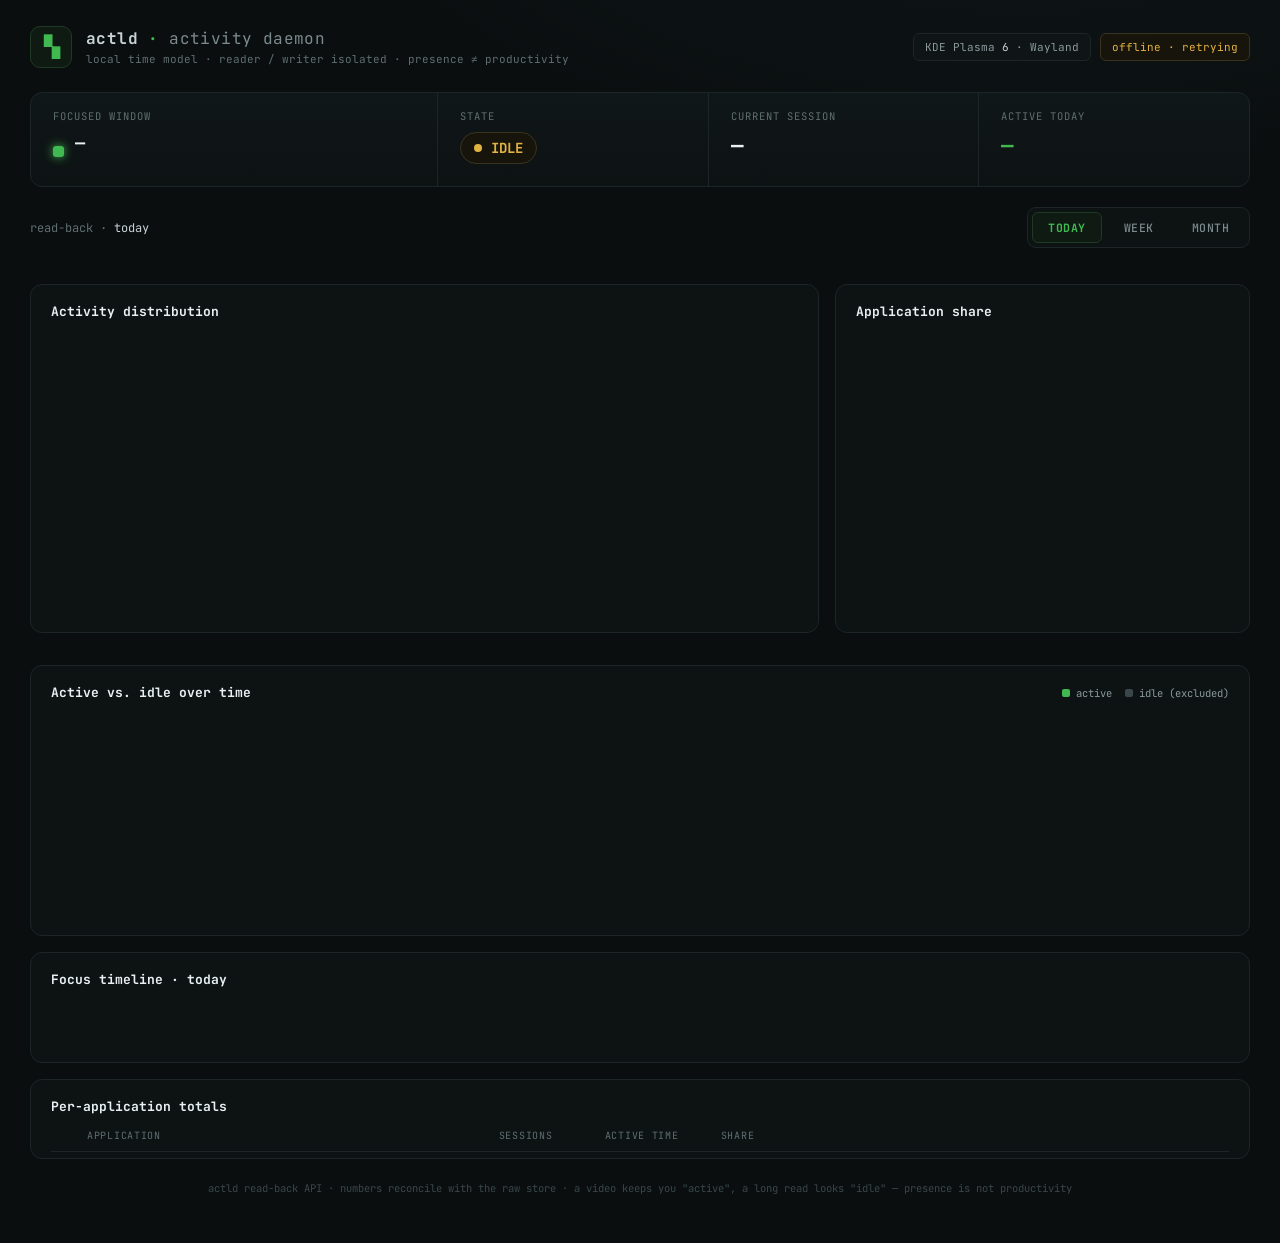
==== src/timekeeper/web/static/index.html @ 8a40c7b6 "[Activity Tracker] (6/8) Complete: Live view — vendored-ECharts dashboard served by the API Phase 6 " ====
<!DOCTYPE html>
<html lang="en">
<head>
<meta charset="utf-8">
<meta name="viewport" content="width=device-width, initial-scale=1">
<title>actld · activity daemon</title>
<link rel="stylesheet" href="./fonts.css">
<link rel="stylesheet" href="./styles.css">
</head>
<body>
<div class="page">
<div class="wrap">

  <div class="header">
    <div class="brand">
      <div class="logo">▚</div>
      <div>
        <div class="brand-title">actld<span class="accent"> ·</span> <span class="sub">activity daemon</span></div>
        <div class="brand-caption">local time model · reader / writer isolated · presence ≠ productivity</div>
      </div>
    </div>
    <div class="badges">
      <span class="badge">KDE Plasma <span class="bright">6</span> · Wayland</span>
      <span id="conn" class="badge badge-live"><span class="dot"></span>local-only</span>
    </div>
  </div>

  <div class="current">
    <div class="cell">
      <div class="cell-label">Focused window</div>
      <div class="focused">
        <span id="cur-swatch" class="swatch"></span>
        <div>
          <div id="cur-app" class="app">—</div>
          <div id="cur-cls" class="cls">&nbsp;</div>
        </div>
      </div>
    </div>
    <div class="cell">
      <div class="cell-label">State</div>
      <span id="state" class="state-pill state-idle"><span class="dot"></span>IDLE</span>
    </div>
    <div class="cell">
      <div class="cell-label">Current session</div>
      <div id="session" class="metric">—</div>
    </div>
    <div class="cell">
      <div class="cell-label">Active today</div>
      <div id="today" class="metric green">—</div>
    </div>
  </div>

  <div class="range-row">
    <div class="range-label">read-back · <span id="range-label" class="bright">today</span></div>
    <div class="toggle" id="toggle">
      <button data-range="today" class="active">TODAY</button>
      <button data-range="week">WEEK</button>
      <button data-range="month">MONTH</button>
    </div>
  </div>

  <div id="kpis" class="kpis"></div>

  <div class="charts-2">
    <div class="panel" style="padding-bottom:8px">
      <div class="panel-head">
        <div class="panel-title">Activity distribution</div>
        <div id="dist-legend" class="legend"></div>
      </div>
      <div id="hero" class="chart hero"></div>
    </div>
    <div class="panel">
      <div class="panel-title" style="margin-bottom:6px">Application share</div>
      <div id="donut" class="chart donut"></div>
    </div>
  </div>

  <div class="panel" style="padding-bottom:8px">
    <div class="panel-head">
      <div class="panel-title">Active vs. idle over time</div>
      <div class="legend">
        <span class="item"><span class="sw" style="background:#3fb950"></span>active</span>
        <span class="item"><span class="sw" style="background:#3a474a"></span>idle (excluded)</span>
      </div>
    </div>
    <div id="trend" class="chart trend"></div>
  </div>

  <div id="focus-panel" class="panel">
    <div class="panel-title" style="margin-bottom:14px">Focus timeline · today</div>
    <div id="focus-band" class="band"></div>
    <div id="focus-hours" class="band-labels"></div>
  </div>

  <div class="panel" style="padding-bottom:6px">
    <div class="panel-title" style="margin-bottom:14px">Per-application totals</div>
    <div class="table-head">
      <span></span><span>Application</span><span>Sessions</span><span>Active time</span><span>Share</span><span></span>
    </div>
    <div id="app-rows"></div>
  </div>

  <div class="footer">actld read-back API · numbers reconcile with the raw store · a video keeps you "active", a long read looks "idle" — presence is not productivity</div>

</div>
</div>
<script src="./vendor/echarts.min.js"></script>
<script src="./app.js"></script>
</body>
</html>
---- src/timekeeper/web/static/fonts.css ----
/* JetBrains Mono, vendored locally (no CDN / no runtime egress). Weights 400-700. */
@font-face {
  font-family: 'JetBrains Mono';
  font-style: normal;
  font-weight: 400;
  font-display: swap;
  src: url('./vendor/fonts/jetbrains-mono-latin-400-normal.woff2') format('woff2');
}
@font-face {
  font-family: 'JetBrains Mono';
  font-style: normal;
  font-weight: 500;
  font-display: swap;
  src: url('./vendor/fonts/jetbrains-mono-latin-500-normal.woff2') format('woff2');
}
@font-face {
  font-family: 'JetBrains Mono';
  font-style: normal;
  font-weight: 600;
  font-display: swap;
  src: url('./vendor/fonts/jetbrains-mono-latin-600-normal.woff2') format('woff2');
}
@font-face {
  font-family: 'JetBrains Mono';
  font-style: normal;
  font-weight: 700;
  font-display: swap;
  src: url('./vendor/fonts/jetbrains-mono-latin-700-normal.woff2') format('woff2');
}
---- src/timekeeper/web/static/styles.css ----
/* TimeKeeper live view -- tokens and layout translated from docs/design-system.md
   (which was itself derived from the comp at docs/references/frontend/). */

* { box-sizing: border-box; }
html, body { margin: 0; padding: 0; }
body {
  background: #0a0e0f;
  color: #c8d3d5;
  font-family: 'JetBrains Mono', ui-monospace, SFMono-Regular, Menlo, monospace;
  -webkit-font-smoothing: antialiased;
}
a { color: #3fb950; text-decoration: none; }
a:hover { color: #56d364; }
::-webkit-scrollbar { width: 10px; height: 10px; }
::-webkit-scrollbar-track { background: #0a0e0f; }
::-webkit-scrollbar-thumb { background: #1c2527; border-radius: 6px; }
::-webkit-scrollbar-thumb:hover { background: #2a3739; }

@keyframes pulse { 0%, 100% { opacity: 1; transform: scale(1); } 50% { opacity: .45; transform: scale(.82); } }
@keyframes glow { 0%, 100% { box-shadow: 0 0 0 0 rgba(63,185,80,.35); } 50% { box-shadow: 0 0 0 4px rgba(63,185,80,0); } }

.page {
  min-height: 100vh;
  padding: 26px 30px 48px;
  background: radial-gradient(1200px 500px at 80% -10%, #0f1618 0%, #0a0e0f 60%);
}
.wrap { max-width: 1360px; margin: 0 auto; }

/* header */
.header { display: flex; align-items: center; justify-content: space-between; margin-bottom: 24px; flex-wrap: wrap; gap: 12px; }
.brand { display: flex; align-items: center; gap: 14px; }
.logo {
  width: 42px; height: 42px; border-radius: 10px; background: #0f1a12; border: 1px solid #1f3a24;
  display: flex; align-items: center; justify-content: center; color: #3fb950; font-size: 20px; font-weight: 700;
}
.brand-title { font-size: 16px; font-weight: 700; letter-spacing: .4px; }
.brand-title .accent { color: #3fb950; }
.brand-title .sub { color: #7c8b8d; font-weight: 400; }
.brand-caption { font-size: 11px; color: #5f6f71; margin-top: 3px; }
.badges { display: flex; gap: 9px; align-items: center; flex-wrap: wrap; }
.badge { font-size: 11px; color: #8a9a9d; padding: 6px 11px; border: 1px solid #1c2527; border-radius: 6px; background: #0f1416; }
.badge .bright { color: #c8d3d5; }
.badge-live { color: #3fb950; border-color: #1f3a24; background: #0f1a12; display: inline-flex; align-items: center; gap: 7px; }
.badge-live .dot { width: 6px; height: 6px; border-radius: 50%; background: #3fb950; display: inline-block; }
.badge-offline { color: #e3b341; border-color: #3a3320; background: #17140c; }
.badge-offline .dot { background: #e3b341; }

/* current session bar */
.current {
  border: 1px solid #1c2527; border-radius: 12px; background: linear-gradient(180deg, #101718, #0d1213);
  display: grid; grid-template-columns: 1.5fr 1fr 1fr 1fr; margin-bottom: 20px; overflow: hidden;
}
.cell { padding: 16px 22px; }
.cell + .cell { border-left: 1px solid #1c2527; }
.cell-label { font-size: 10.5px; letter-spacing: 1px; color: #5f6f71; text-transform: uppercase; margin-bottom: 9px; }
.focused { display: flex; align-items: center; gap: 11px; }
.focused .swatch { width: 11px; height: 11px; border-radius: 3px; background: #3fb950; box-shadow: 0 0 10px #3fb950; }
.focused .app { font-size: 17px; font-weight: 700; color: #e8f0f1; }
.focused .cls { font-size: 11px; color: #5f6f71; margin-top: 2px; }
.state-pill {
  display: inline-flex; align-items: center; gap: 9px; font-size: 14px; font-weight: 700;
  padding: 6px 13px; border-radius: 20px;
}
.state-pill .dot { width: 8px; height: 8px; border-radius: 50%; display: inline-block; }
.state-active { color: #3fb950; border: 1px solid #1f3a24; background: #0f1a12; animation: glow 2.4s ease-in-out infinite; }
.state-active .dot { background: #3fb950; animation: pulse 1.6s ease-in-out infinite; }
.state-idle { color: #e3b341; border: 1px solid #3a3320; background: #17140c; }
.state-idle .dot { background: #e3b341; }
.metric { font-size: 21px; font-weight: 700; color: #e8f0f1; font-variant-numeric: tabular-nums; }
.metric.green { color: #3fb950; }

/* range toggle */
.range-row { display: flex; justify-content: space-between; align-items: center; margin-bottom: 16px; flex-wrap: wrap; gap: 12px; }
.range-label { font-size: 12px; color: #5f6f71; }
.range-label .bright { color: #c8d3d5; }
.toggle { display: flex; gap: 6px; padding: 4px; border: 1px solid #1c2527; border-radius: 9px; background: #0d1213; }
.toggle button {
  padding: 7px 15px; border-radius: 6px; font-family: inherit; font-size: 11.5px; letter-spacing: .5px;
  cursor: pointer; transition: all .12s; border: 1px solid transparent; background: transparent; color: #7c8b8d; font-weight: 500;
}
.toggle button.active { border-color: #1f3a24; background: #0f1a12; color: #3fb950; font-weight: 700; }

/* KPI cards */
.kpis { display: grid; grid-template-columns: repeat(5, 1fr); gap: 12px; margin-bottom: 20px; }
.kpi { border: 1px solid #1c2527; border-radius: 10px; background: #0f1416; padding: 15px 17px; position: relative; overflow: hidden; }
.kpi .stripe { position: absolute; top: 0; left: 0; width: 100%; height: 2px; opacity: .7; }
.kpi .k-label { font-size: 10px; letter-spacing: .7px; color: #5f6f71; text-transform: uppercase; }
.kpi .k-value { font-size: 25px; font-weight: 700; margin-top: 9px; color: #e8f0f1; font-variant-numeric: tabular-nums; }
.kpi .k-sub { font-size: 10.5px; color: #5f6f71; margin-top: 5px; }

/* panels + charts */
.panel { border: 1px solid #1c2527; border-radius: 12px; background: #0d1213; padding: 18px 20px; margin-bottom: 16px; }
.panel-head { display: flex; justify-content: space-between; align-items: baseline; flex-wrap: wrap; gap: 10px; margin-bottom: 6px; }
.panel-title { font-size: 13px; font-weight: 700; color: #e8f0f1; }
.legend { display: flex; gap: 13px; flex-wrap: wrap; }
.legend .item { display: inline-flex; align-items: center; gap: 6px; font-size: 10.5px; color: #8a9a9d; }
.legend .item .sw { width: 8px; height: 8px; border-radius: 2px; display: inline-block; }
.charts-2 { display: grid; grid-template-columns: 1.9fr 1fr; gap: 16px; margin-bottom: 16px; }
.chart { width: 100%; }
.chart.hero { height: 288px; }
.chart.donut { height: 288px; }
.chart.trend { height: 220px; }

/* focus band */
.band { display: flex; height: 34px; border-radius: 6px; overflow: hidden; gap: 2px; }
.band .seg { flex: 1; border-radius: 2px; }
.band-labels { display: flex; justify-content: space-between; margin-top: 8px; }
.band-labels span { font-size: 9.5px; color: #4a5759; flex: 1; text-align: center; }

/* per-app table */
.table-head, .table-row {
  display: grid; grid-template-columns: 20px 1.5fr 90px 100px 70px 1.6fr; gap: 16px; align-items: center;
}
.table-head { padding-bottom: 9px; border-bottom: 1px solid #1c2527; font-size: 10px; letter-spacing: .7px; color: #5f6f71; text-transform: uppercase; }
.table-row { padding: 12px 0; border-bottom: 1px solid #141b1c; }
.table-row .sw { width: 11px; height: 11px; border-radius: 3px; display: inline-block; }
.table-row .app-name { font-size: 13px; font-weight: 600; color: #e8f0f1; }
.table-row .app-cls { font-size: 10.5px; color: #5f6f71; margin-top: 1px; }
.table-row .num { font-size: 12.5px; color: #8a9a9d; font-variant-numeric: tabular-nums; }
.table-row .time { font-size: 13px; color: #e8f0f1; font-weight: 600; font-variant-numeric: tabular-nums; }
.bar { height: 8px; background: #141b1c; border-radius: 4px; overflow: hidden; }
.bar > div { height: 100%; border-radius: 4px; }
.empty { color: #5f6f71; font-size: 12px; padding: 18px 0; }

.footer { margin-top: 22px; font-size: 10.5px; color: #3a474a; text-align: center; }
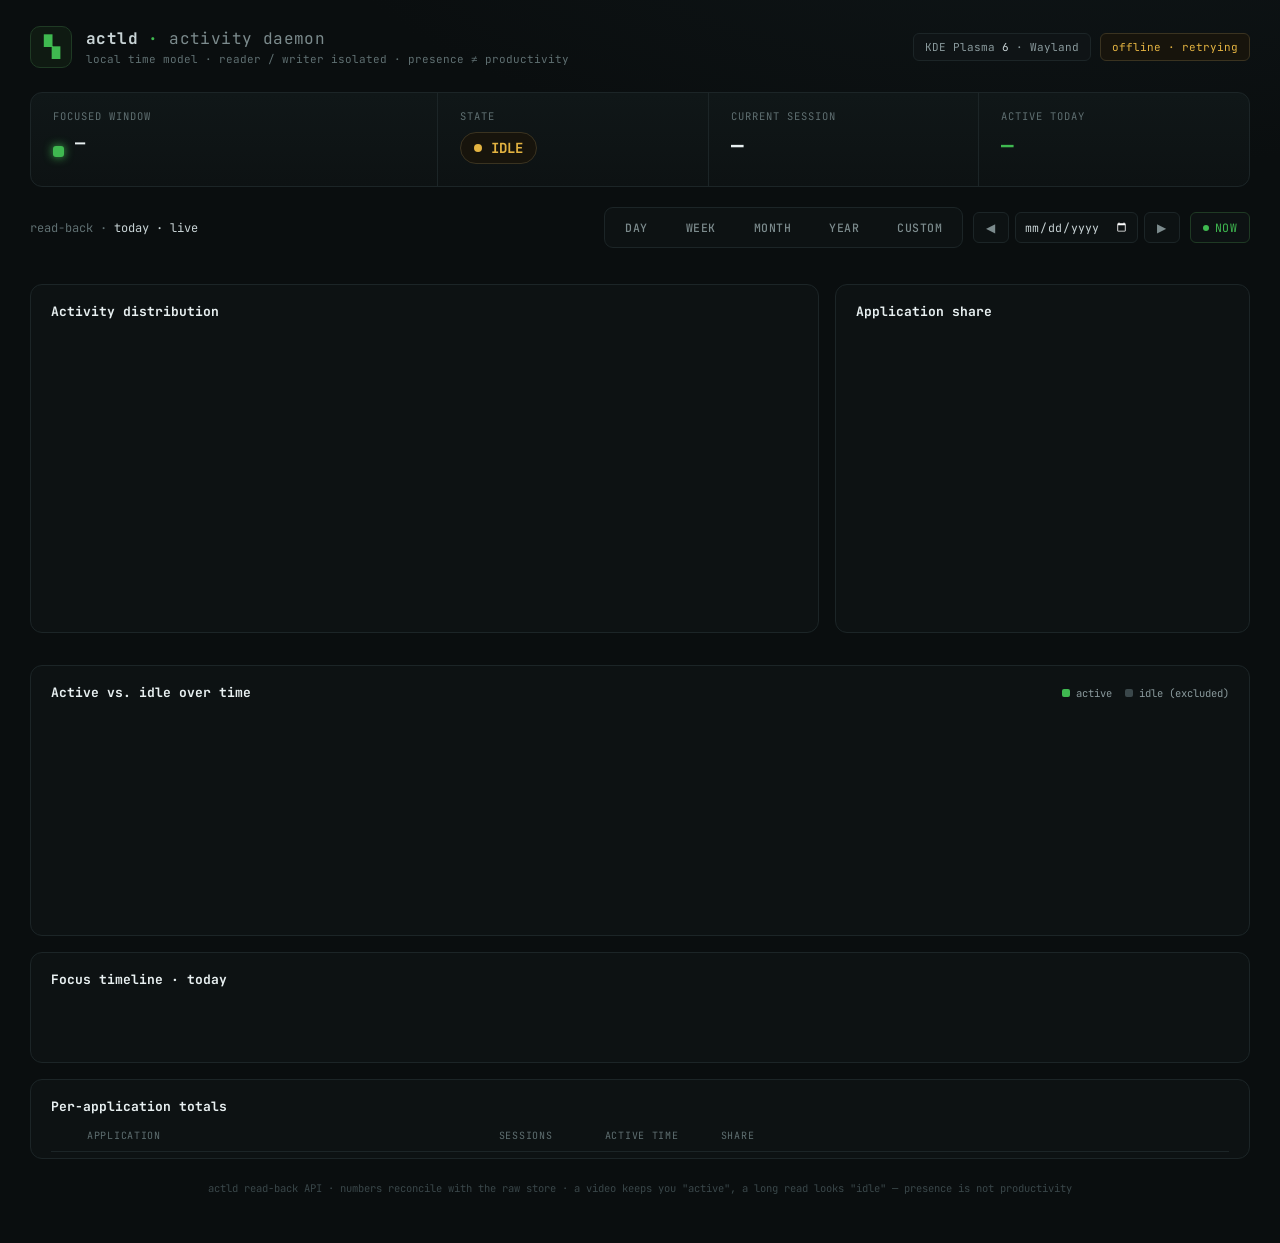
==== commit 29efc467: "[Historical Navigation] (4/5) Complete: period selector + date navigation in the live view Phase 9 S" ====
--- a/src/timekeeper/web/static/index.html
+++ b/src/timekeeper/web/static/index.html
@@ -45,18 +45,37 @@
       <div id="session" class="metric">—</div>
     </div>
     <div class="cell">
-      <div class="cell-label">Active today</div>
+      <div id="today-label" class="cell-label">Active today</div>
       <div id="today" class="metric green">—</div>
     </div>
   </div>
 
   <div class="range-row">
-    <div class="range-label">read-back · <span id="range-label" class="bright">today</span></div>
-    <div class="toggle" id="toggle">
-      <button data-range="today" class="active">TODAY</button>
-      <button data-range="week">WEEK</button>
-      <button data-range="month">MONTH</button>
+    <div class="range-label">read-back · <span id="range-label" class="bright">today · live</span></div>
+    <div class="nav">
+      <div class="toggle" id="period-toggle">
+        <button data-period="day">DAY</button>
+        <button data-period="week">WEEK</button>
+        <button data-period="month">MONTH</button>
+        <button data-period="year">YEAR</button>
+        <button data-period="custom">CUSTOM</button>
+      </div>
+      <div class="stepper">
+        <button id="prev" class="nav-btn" title="previous period">◀</button>
+        <input type="date" id="date-picker" class="date-input" title="jump to date">
+        <button id="next" class="nav-btn" title="next period">▶</button>
+      </div>
+      <button id="now-btn" class="nav-btn now active" title="live today"><span class="dot"></span>NOW</button>
     </div>
+  </div>
+
+  <div id="custom-row" class="custom-row" style="display:none">
+    <span class="custom-label">from</span>
+    <input type="date" id="custom-start" class="date-input">
+    <span class="custom-label">to</span>
+    <input type="date" id="custom-end" class="date-input">
+    <button id="custom-apply" class="nav-btn">apply range</button>
+    <span id="custom-hint" class="custom-label"></span>
   </div>
 
   <div id="kpis" class="kpis"></div>
--- a/src/timekeeper/web/static/styles.css
+++ b/src/timekeeper/web/static/styles.css
@@ -80,6 +80,28 @@
 }
 .toggle button.active { border-color: #1f3a24; background: #0f1a12; color: #3fb950; font-weight: 700; }
 
+/* Date navigation (Phase 9) */
+.nav { display: flex; align-items: center; gap: 10px; flex-wrap: wrap; }
+.stepper { display: flex; align-items: center; gap: 6px; }
+.nav-btn {
+  padding: 7px 12px; border-radius: 6px; font-family: inherit; font-size: 11.5px; letter-spacing: .4px;
+  cursor: pointer; transition: all .12s; border: 1px solid #1c2527; background: #0d1213; color: #7c8b8d;
+  display: inline-flex; align-items: center; gap: 6px;
+}
+.nav-btn:hover:not(:disabled) { border-color: #2a3a2e; color: #c8d3d5; }
+.nav-btn:disabled { opacity: .3; cursor: not-allowed; }
+.nav-btn.now { border-color: #1f3a24; color: #3fb950; }
+.nav-btn.now .dot { width: 6px; height: 6px; border-radius: 50%; background: #3fb950; display: inline-block; }
+.nav-btn.now:not(.active) { color: #7c8b8d; border-color: #1c2527; }
+.nav-btn.now:not(.active) .dot { background: #5f6f71; }
+.date-input {
+  font-family: inherit; font-size: 11.5px; background: #0d1213; color: #c8d3d5;
+  border: 1px solid #1c2527; border-radius: 6px; padding: 6px 8px; color-scheme: dark;
+}
+.date-input:disabled { opacity: .4; }
+.custom-row { display: flex; align-items: center; gap: 8px; margin: -6px 0 16px; font-size: 12px; flex-wrap: wrap; }
+.custom-label { color: #5f6f71; }
+
 /* KPI cards */
 .kpis { display: grid; grid-template-columns: repeat(5, 1fr); gap: 12px; margin-bottom: 20px; }
 .kpi { border: 1px solid #1c2527; border-radius: 10px; background: #0f1416; padding: 15px 17px; position: relative; overflow: hidden; }
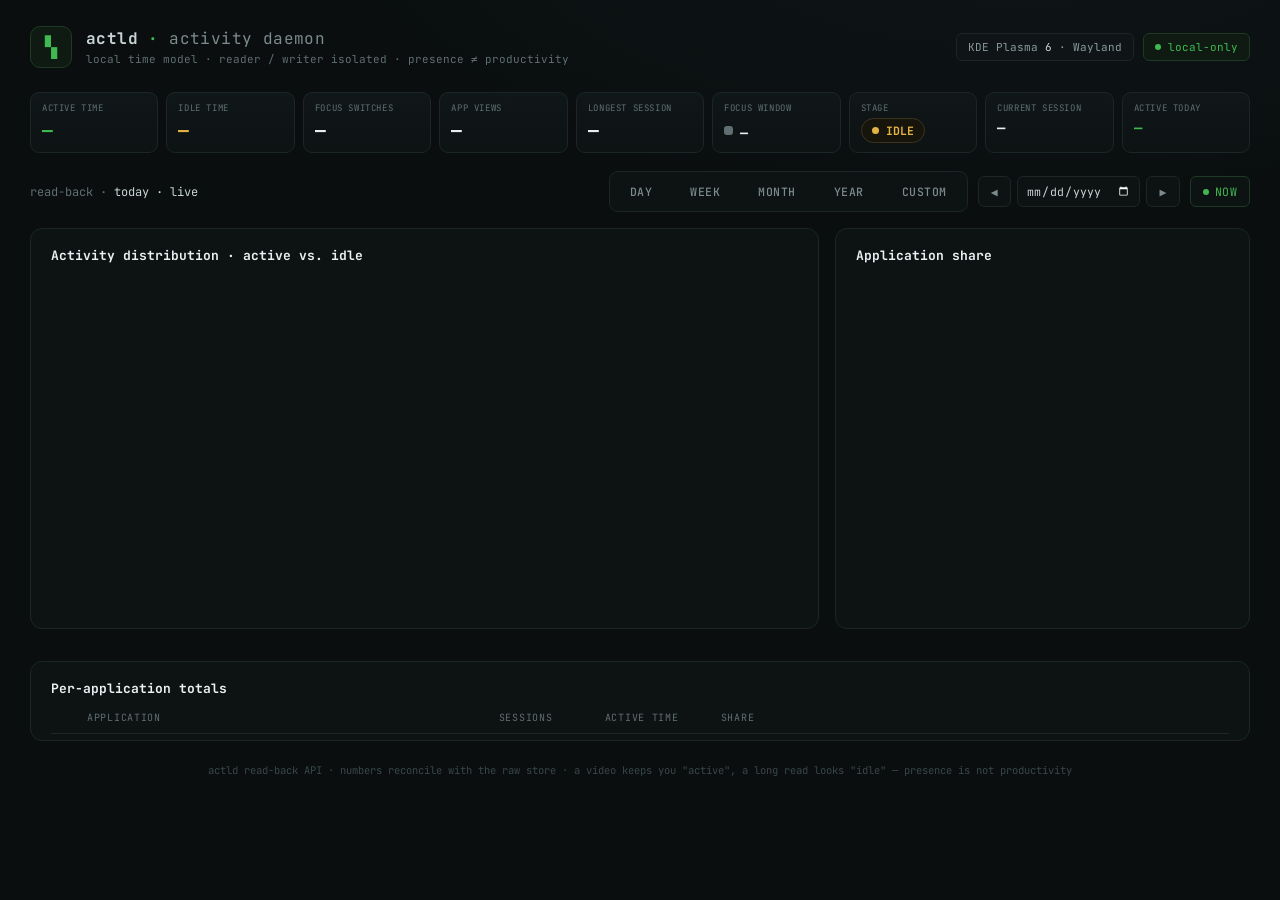
==== commit 42af2a86: "dashboard: compact top-stat strip, combined activity chart, drop focus timeline Front-end refinement" ====
--- a/src/timekeeper/web/static/index.html
+++ b/src/timekeeper/web/static/index.html
@@ -25,29 +25,22 @@
     </div>
   </div>
 
-  <div class="current">
-    <div class="cell">
-      <div class="cell-label">Focused window</div>
-      <div class="focused">
-        <span id="cur-swatch" class="swatch"></span>
-        <div>
-          <div id="cur-app" class="app">—</div>
-          <div id="cur-cls" class="cls">&nbsp;</div>
-        </div>
-      </div>
+  <div id="topstats" class="topstats">
+    <div class="stat"><div class="s-label">Active time</div><div id="v-active" class="s-value green">—</div></div>
+    <div class="stat"><div class="s-label">Idle time</div><div id="v-idle" class="s-value amber">—</div></div>
+    <div class="stat"><div class="s-label">Focus switches</div><div id="v-switches" class="s-value">—</div></div>
+    <div class="stat"><div class="s-label">App views</div><div id="v-apps" class="s-value">—</div></div>
+    <div class="stat"><div class="s-label">Longest session</div><div id="v-longest" class="s-value">—</div></div>
+    <div class="stat stat-focus">
+      <div class="s-label">Focus window</div>
+      <div class="s-focused"><span id="cur-swatch" class="swatch"></span><span id="cur-app" class="s-value sm">—</span></div>
     </div>
-    <div class="cell">
-      <div class="cell-label">State</div>
+    <div class="stat">
+      <div class="s-label">Stage</div>
       <span id="state" class="state-pill state-idle"><span class="dot"></span>IDLE</span>
     </div>
-    <div class="cell">
-      <div class="cell-label">Current session</div>
-      <div id="session" class="metric">—</div>
-    </div>
-    <div class="cell">
-      <div id="today-label" class="cell-label">Active today</div>
-      <div id="today" class="metric green">—</div>
-    </div>
+    <div class="stat"><div class="s-label">Current session</div><div id="session" class="s-value sm">—</div></div>
+    <div class="stat"><div id="today-label" class="s-label">Active today</div><div id="today" class="s-value green sm">—</div></div>
   </div>
 
   <div class="range-row">
@@ -78,12 +71,10 @@
     <span id="custom-hint" class="custom-label"></span>
   </div>
 
-  <div id="kpis" class="kpis"></div>
-
   <div class="charts-2">
     <div class="panel" style="padding-bottom:8px">
       <div class="panel-head">
-        <div class="panel-title">Activity distribution</div>
+        <div class="panel-title">Activity distribution · active vs. idle</div>
         <div id="dist-legend" class="legend"></div>
       </div>
       <div id="hero" class="chart hero"></div>
@@ -92,23 +83,6 @@
       <div class="panel-title" style="margin-bottom:6px">Application share</div>
       <div id="donut" class="chart donut"></div>
     </div>
-  </div>
-
-  <div class="panel" style="padding-bottom:8px">
-    <div class="panel-head">
-      <div class="panel-title">Active vs. idle over time</div>
-      <div class="legend">
-        <span class="item"><span class="sw" style="background:#3fb950"></span>active</span>
-        <span class="item"><span class="sw" style="background:#3a474a"></span>idle (excluded)</span>
-      </div>
-    </div>
-    <div id="trend" class="chart trend"></div>
-  </div>
-
-  <div id="focus-panel" class="panel">
-    <div class="panel-title" style="margin-bottom:14px">Focus timeline · today</div>
-    <div id="focus-band" class="band"></div>
-    <div id="focus-hours" class="band-labels"></div>
   </div>
 
   <div class="panel" style="padding-bottom:6px">
--- a/src/timekeeper/web/static/styles.css
+++ b/src/timekeeper/web/static/styles.css
@@ -45,29 +45,35 @@
 .badge-offline { color: #e3b341; border-color: #3a3320; background: #17140c; }
 .badge-offline .dot { background: #e3b341; }
 
-/* current session bar */
-.current {
-  border: 1px solid #1c2527; border-radius: 12px; background: linear-gradient(180deg, #101718, #0d1213);
-  display: grid; grid-template-columns: 1.5fr 1fr 1fr 1fr; margin-bottom: 20px; overflow: hidden;
+/* compact top-stat strip -- one row of small tiles */
+.topstats {
+  display: grid; grid-template-columns: repeat(9, minmax(0, 1fr)); gap: 8px; margin-bottom: 18px;
 }
-.cell { padding: 16px 22px; }
-.cell + .cell { border-left: 1px solid #1c2527; }
-.cell-label { font-size: 10.5px; letter-spacing: 1px; color: #5f6f71; text-transform: uppercase; margin-bottom: 9px; }
-.focused { display: flex; align-items: center; gap: 11px; }
-.focused .swatch { width: 11px; height: 11px; border-radius: 3px; background: #3fb950; box-shadow: 0 0 10px #3fb950; }
-.focused .app { font-size: 17px; font-weight: 700; color: #e8f0f1; }
-.focused .cls { font-size: 11px; color: #5f6f71; margin-top: 2px; }
+.stat {
+  border: 1px solid #1c2527; border-radius: 9px; background: linear-gradient(180deg, #101718, #0d1213);
+  padding: 9px 11px; min-width: 0; overflow: hidden;
+}
+.s-label { font-size: 9px; letter-spacing: .6px; color: #5f6f71; text-transform: uppercase; white-space: nowrap; }
+.s-value {
+  font-size: 18px; font-weight: 700; margin-top: 5px; color: #e8f0f1; font-variant-numeric: tabular-nums;
+  white-space: nowrap; overflow: hidden; text-overflow: ellipsis;
+}
+.s-value.sm { font-size: 14px; }
+.s-value.green { color: #3fb950; }
+.s-value.amber { color: #e3b341; }
+.s-focused { display: flex; align-items: center; gap: 7px; margin-top: 5px; }
+.s-focused .swatch { width: 9px; height: 9px; border-radius: 3px; background: #5f6f71; flex: 0 0 auto; }
 .state-pill {
-  display: inline-flex; align-items: center; gap: 9px; font-size: 14px; font-weight: 700;
-  padding: 6px 13px; border-radius: 20px;
+  display: inline-flex; align-items: center; gap: 7px; font-size: 11.5px; font-weight: 700;
+  padding: 4px 10px; border-radius: 16px; margin-top: 4px;
 }
-.state-pill .dot { width: 8px; height: 8px; border-radius: 50%; display: inline-block; }
+.state-pill .dot { width: 7px; height: 7px; border-radius: 50%; display: inline-block; }
 .state-active { color: #3fb950; border: 1px solid #1f3a24; background: #0f1a12; animation: glow 2.4s ease-in-out infinite; }
 .state-active .dot { background: #3fb950; animation: pulse 1.6s ease-in-out infinite; }
 .state-idle { color: #e3b341; border: 1px solid #3a3320; background: #17140c; }
 .state-idle .dot { background: #e3b341; }
-.metric { font-size: 21px; font-weight: 700; color: #e8f0f1; font-variant-numeric: tabular-nums; }
-.metric.green { color: #3fb950; }
+@media (max-width: 1100px) { .topstats { grid-template-columns: repeat(5, 1fr); } }
+@media (max-width: 640px) { .topstats { grid-template-columns: repeat(3, 1fr); } }
 
 /* range toggle */
 .range-row { display: flex; justify-content: space-between; align-items: center; margin-bottom: 16px; flex-wrap: wrap; gap: 12px; }
@@ -102,14 +108,6 @@
 .custom-row { display: flex; align-items: center; gap: 8px; margin: -6px 0 16px; font-size: 12px; flex-wrap: wrap; }
 .custom-label { color: #5f6f71; }
 
-/* KPI cards */
-.kpis { display: grid; grid-template-columns: repeat(5, 1fr); gap: 12px; margin-bottom: 20px; }
-.kpi { border: 1px solid #1c2527; border-radius: 10px; background: #0f1416; padding: 15px 17px; position: relative; overflow: hidden; }
-.kpi .stripe { position: absolute; top: 0; left: 0; width: 100%; height: 2px; opacity: .7; }
-.kpi .k-label { font-size: 10px; letter-spacing: .7px; color: #5f6f71; text-transform: uppercase; }
-.kpi .k-value { font-size: 25px; font-weight: 700; margin-top: 9px; color: #e8f0f1; font-variant-numeric: tabular-nums; }
-.kpi .k-sub { font-size: 10.5px; color: #5f6f71; margin-top: 5px; }
-
 /* panels + charts */
 .panel { border: 1px solid #1c2527; border-radius: 12px; background: #0d1213; padding: 18px 20px; margin-bottom: 16px; }
 .panel-head { display: flex; justify-content: space-between; align-items: baseline; flex-wrap: wrap; gap: 10px; margin-bottom: 6px; }
@@ -119,15 +117,8 @@
 .legend .item .sw { width: 8px; height: 8px; border-radius: 2px; display: inline-block; }
 .charts-2 { display: grid; grid-template-columns: 1.9fr 1fr; gap: 16px; margin-bottom: 16px; }
 .chart { width: 100%; }
-.chart.hero { height: 288px; }
-.chart.donut { height: 288px; }
-.chart.trend { height: 220px; }
-
-/* focus band */
-.band { display: flex; height: 34px; border-radius: 6px; overflow: hidden; gap: 2px; }
-.band .seg { flex: 1; border-radius: 2px; }
-.band-labels { display: flex; justify-content: space-between; margin-top: 8px; }
-.band-labels span { font-size: 9.5px; color: #4a5759; flex: 1; text-align: center; }
+.chart.hero { height: 340px; }
+.chart.donut { height: 340px; }
 
 /* per-app table */
 .table-head, .table-row {
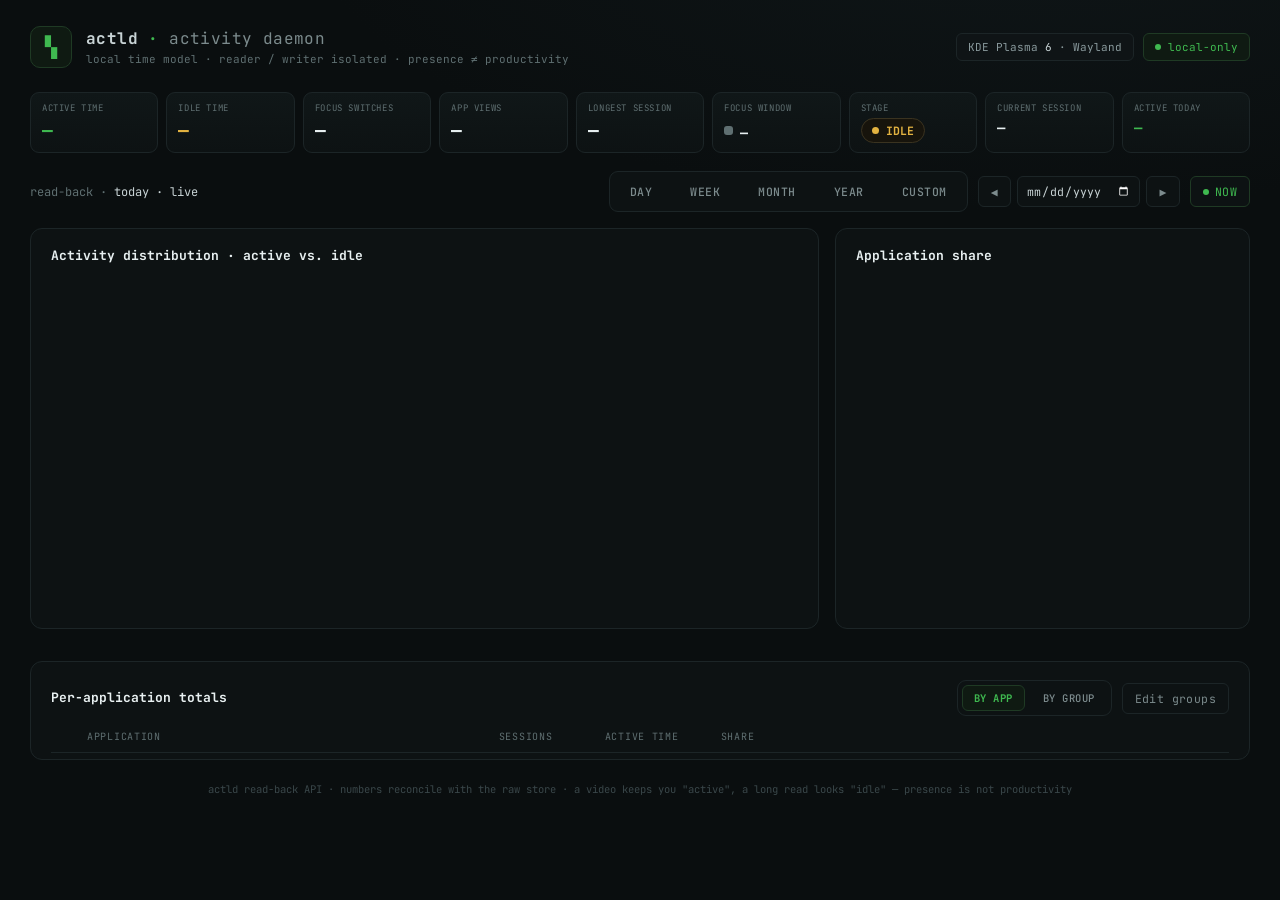
==== commit afbbf04d: "Application Grouping (3/4) Complete: grouped table view + inline category editor web/static: a "By a" ====
--- a/src/timekeeper/web/static/index.html
+++ b/src/timekeeper/web/static/index.html
@@ -86,11 +86,21 @@
   </div>
 
   <div class="panel" style="padding-bottom:6px">
-    <div class="panel-title" style="margin-bottom:14px">Per-application totals</div>
+    <div class="panel-head" style="margin-bottom:14px">
+      <div id="table-title" class="panel-title">Per-application totals</div>
+      <div class="table-controls">
+        <div class="toggle sm" id="table-mode">
+          <button data-mode="app" class="active">BY APP</button>
+          <button data-mode="group">BY GROUP</button>
+        </div>
+        <button id="edit-groups" class="nav-btn" title="create categories and assign apps">Edit groups</button>
+      </div>
+    </div>
     <div class="table-head">
-      <span></span><span>Application</span><span>Sessions</span><span>Active time</span><span>Share</span><span></span>
+      <span></span><span id="col-app">Application</span><span>Sessions</span><span>Active time</span><span>Share</span><span></span>
     </div>
     <div id="app-rows"></div>
+    <div id="group-editor" class="group-editor" hidden></div>
   </div>
 
   <div class="footer">actld read-back API · numbers reconcile with the raw store · a video keeps you "active", a long read looks "idle" — presence is not productivity</div>
--- a/src/timekeeper/web/static/styles.css
+++ b/src/timekeeper/web/static/styles.css
@@ -133,6 +133,72 @@
 .table-row .time { font-size: 13px; color: #e8f0f1; font-weight: 600; font-variant-numeric: tabular-nums; }
 .bar { height: 8px; background: #141b1c; border-radius: 4px; overflow: hidden; }
 .bar > div { height: 100%; border-radius: 4px; }
+.bar.mini { height: 6px; }
 .empty { color: #5f6f71; font-size: 12px; padding: 18px 0; }
 
+/* expandable browser rows -> per-site drill-down */
+.app-group { border-bottom: 1px solid #141b1c; }
+.app-group .table-row { border-bottom: none; }
+.app-cell { display: flex; align-items: center; gap: 9px; min-width: 0; }
+.app-id { min-width: 0; }
+.caret, .caret-none { flex: 0 0 auto; width: 12px; text-align: center; display: inline-block; }
+.caret { color: #5f6f71; font-size: 10px; transition: transform 0.12s ease; }
+.caret.open { transform: rotate(90deg); color: #8a9a9d; }
+.row-app.has-sites { cursor: pointer; }
+.row-app.has-sites:hover { background: #10181a; }
+.row-app.has-sites:focus-visible { outline: 1px solid #1f3a24; outline-offset: -1px; border-radius: 8px; }
+.site-rows { padding: 2px 0 8px; background: #0b0f10; border-radius: 8px; margin: 0 0 8px; }
+.site-row {
+  display: grid; grid-template-columns: 20px 1.5fr 90px 100px 70px 1.6fr; gap: 16px; align-items: center;
+  padding: 7px 0;
+}
+.site-row .site-dot { width: 6px; height: 6px; border-radius: 2px; margin-left: 12px; opacity: 0.75; display: inline-block; }
+.site-row .site-name {
+  font-size: 12px; color: #c8d3d5; overflow: hidden; text-overflow: ellipsis; white-space: nowrap;
+}
+.site-row .num { font-size: 11.5px; }
+.site-row .time { font-size: 12px; }
+
+/* category grouping: table-mode toggle + inline editor */
+.table-controls { display: flex; align-items: center; gap: 10px; flex-wrap: wrap; }
+.toggle.sm button { padding: 5px 11px; font-size: 10.5px; }
+.nav-btn.primary { border-color: #1f3a24; color: #3fb950; background: #0f1a12; }
+.nav-btn.primary:hover { border-color: #2a5a34; color: #56d364; }
+
+.group-editor { margin-top: 16px; border-top: 1px solid #1c2527; padding-top: 14px; }
+.editor-head { display: flex; align-items: center; justify-content: space-between; gap: 12px; flex-wrap: wrap; margin-bottom: 12px; }
+.editor-actions { display: flex; align-items: center; gap: 8px; flex-wrap: wrap; }
+.editor-msg { font-size: 11px; color: #e3b341; }
+.cat-chips { display: flex; flex-wrap: wrap; gap: 8px; margin-bottom: 12px; }
+.cat-chip {
+  display: inline-flex; align-items: center; gap: 7px; font-size: 11.5px; color: #c8d3d5;
+  border: 1px solid #1c2527; border-radius: 14px; padding: 4px 10px; background: #0d1213;
+}
+.cat-chip .sw { width: 9px; height: 9px; border-radius: 3px; display: inline-block; }
+.cat-del {
+  border: none; background: transparent; color: #5f6f71; cursor: pointer; font-size: 14px;
+  line-height: 1; padding: 0 0 0 2px;
+}
+.cat-del:hover { color: #ff7b72; }
+
+.new-cat { display: flex; align-items: center; gap: 10px; margin-bottom: 14px; flex-wrap: wrap; }
+.new-cat .date-input { min-width: 180px; }
+.pal { display: flex; gap: 5px; flex-wrap: wrap; }
+.pal-sw {
+  width: 18px; height: 18px; border-radius: 5px; border: 1px solid #0a0e0f; cursor: pointer; padding: 0;
+  outline: 1px solid transparent; transition: outline-color 0.1s, transform 0.1s;
+}
+.pal-sw:hover { transform: scale(1.12); }
+.pal-sw.picked { outline-color: #e8f0f1; }
+
+.assign-grid { display: grid; grid-template-columns: repeat(auto-fill, minmax(230px, 1fr)); gap: 8px 16px; }
+.assign-row { display: flex; align-items: center; justify-content: space-between; gap: 10px; min-width: 0; }
+.assign-name {
+  font-size: 12.5px; color: #c8d3d5; overflow: hidden; text-overflow: ellipsis; white-space: nowrap;
+}
+.assign-select {
+  font-family: inherit; font-size: 11.5px; background: #0d1213; color: #c8d3d5;
+  border: 1px solid #1c2527; border-radius: 6px; padding: 5px 7px; color-scheme: dark; flex: 0 0 auto;
+}
+
 .footer { margin-top: 22px; font-size: 10.5px; color: #3a474a; text-align: center; }
